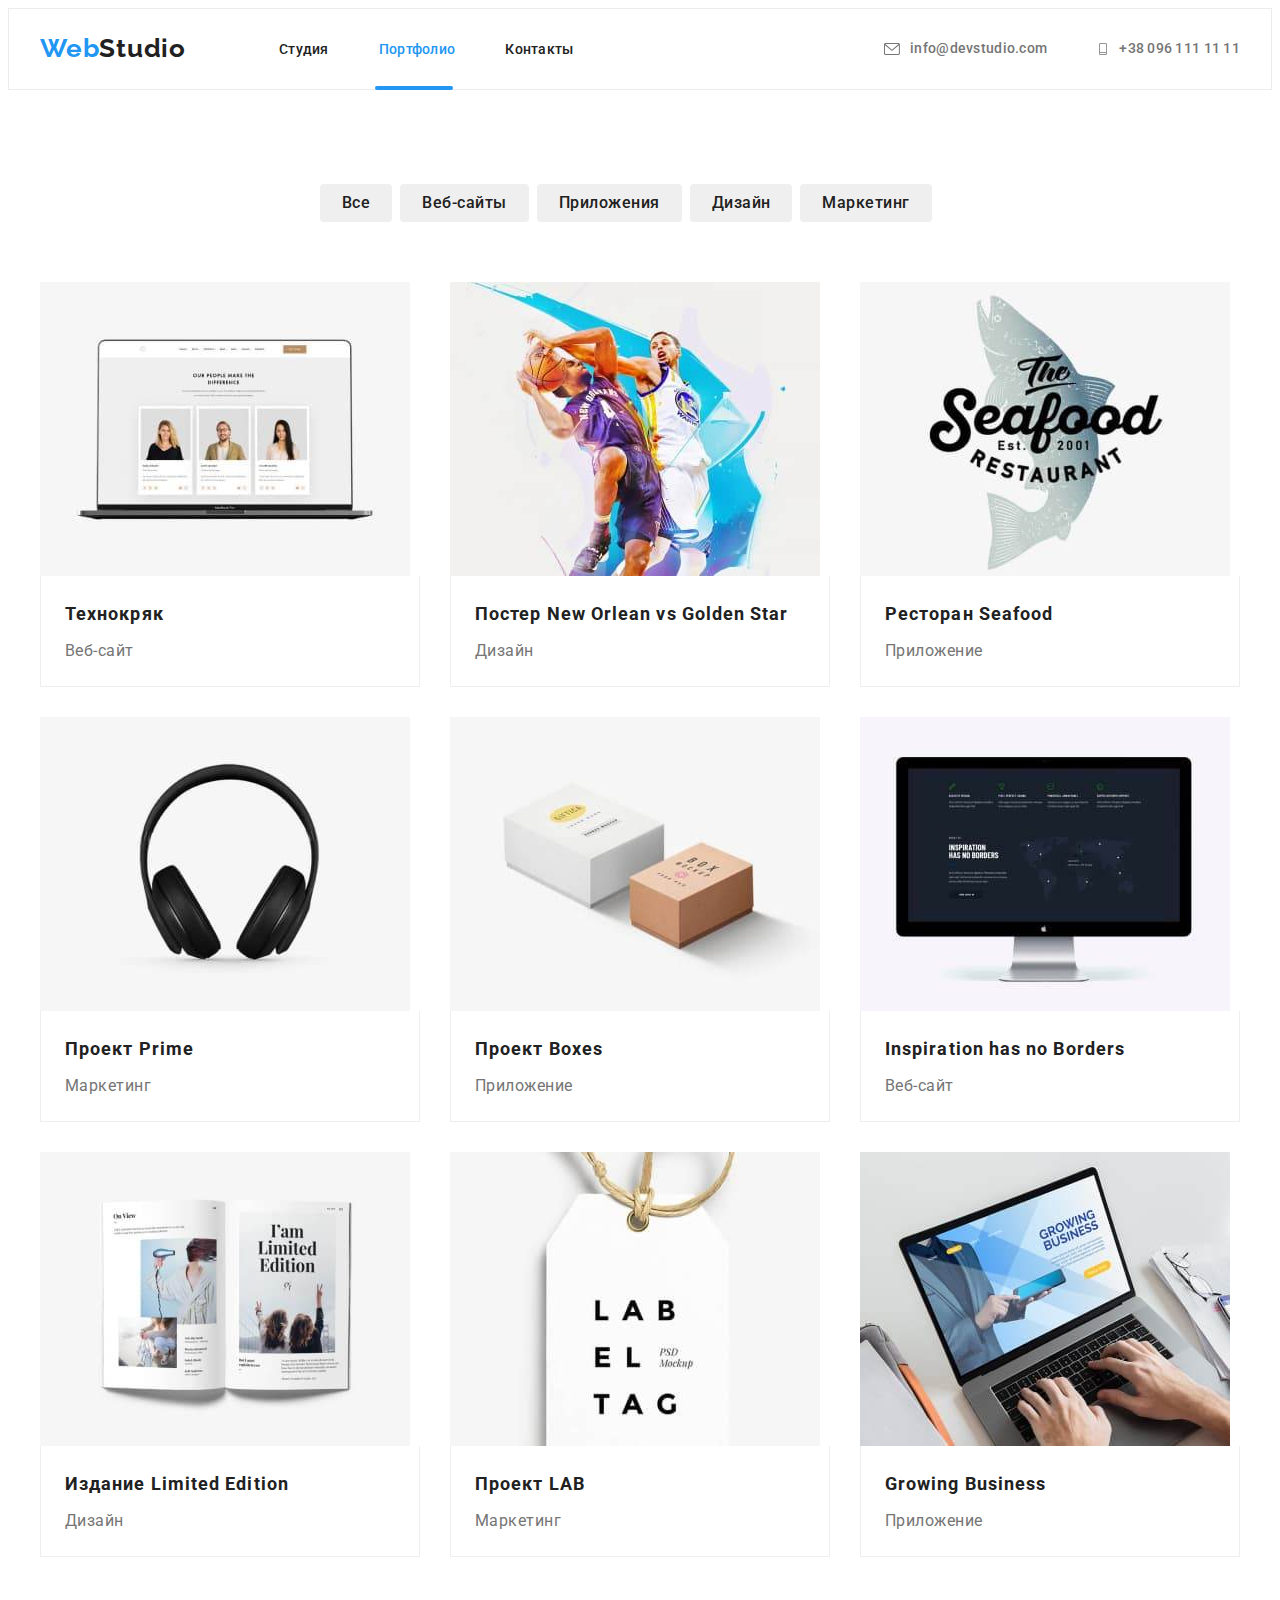
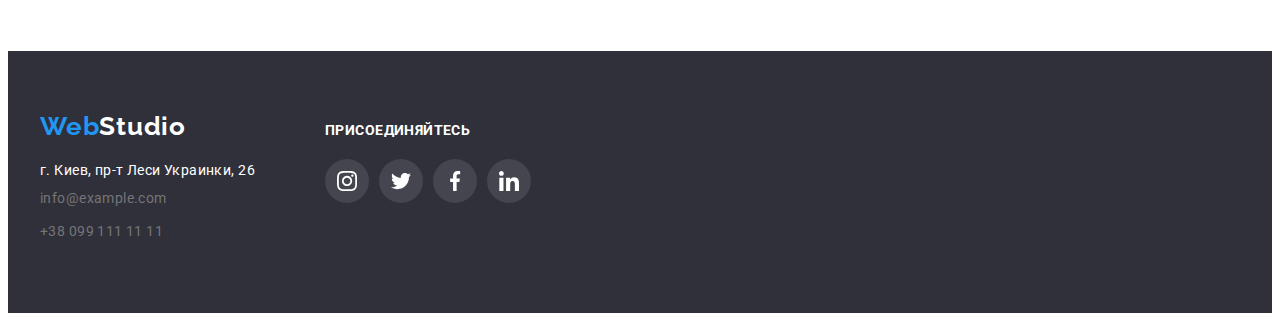
==== portfolio.html @ 6bc35aa4 "start" ====
<!DOCTYPE html>
<html lang="ru">
<head>
    <meta charset="UTF-8">
    <meta http-equiv="X-UA-Compatible" content="IE=edge">
    <meta name="viewport" content="width=device-width, initial-scale=1.0">
    <link rel="preconnect" href="https://fonts.googleapis.com">
<link rel="preconnect" href="https://fonts.gstatic.com" crossorigin>
<link href="https://fonts.googleapis.com/css2?family=Raleway:wght@700&family=Roboto:wght@400;500;700;900&display=swap" rel="stylesheet">
    <title >Портфолио</title>
    <link rel="stylesheet" href="https://cdnjs.cloudflare.com/ajax/libs/modern-normalize/1.1.0/modern-normalize.min.css"
     integrity="sha512-wpPYUAdjBVSE4KJnH1VR1HeZfpl1ub8YT/NKx4PuQ5NmX2tKuGu6U/JRp5y+Y8XG2tV+wKQpNHVUX03MfMFn9Q==" 
     crossorigin="anonymous"
      referrerpolicy="no-referrer" />
    <link rel="stylesheet" href="./css/styles.css">
</head>
<body>
    
    <header class="heder">
        <div class="container">
            <nav class="header-nav ">
         <a class="header-logo link" href=""><span class="span">Web</span>Studio</a>
    
     <ul class="header-list list">
         <li class="header-item "><a href="./index.html" class="header-link link  ">Студия</a></li>
         <li class="header-item"><a href="./portfolio.html" class=" header-link link current ">Портфолио</a></li>
         <li class="header-item"><a href="" class="header-link link ">Контакты</a></li>
                 
    </ul> 
         </nav>
         <ul class="list-contact">
             <li><a  href="mailto:info@devstudio.com" class="header-mail link" > <svg class="icon" width="16" height="12">
                <use href="./img/icons.svg#icon-envelope-hover">

                </use>
            </svg>info@devstudio.com</a></li>
             <li><a href="tel:+380961111111" class="header-tel link" ><svg class="icon" width="12" height="16">
                <use href="./img/icons.svg#icon-Vector">

                </use>
            </svg> +38 096 111 11 11</a></li>
             
         </ul>
        </div>
    </header  >
    <main>
    <section class="section">
        <div class="container">
            <h1 ></h1>
            <ul class="section-list list">
                <li class="section-item"><button type="button" class="section-btn"> Все</button></li>     
                <li class="section-item"><button type="button" class="section-btn " >Веб-сайты</button></li>
                <li class="section-item"><button type="button" class="section-btn ">Приложения</button></li>
                <li class="section-item"><button type="button" class="section-btn">Дизайн</button></li>
                <li class="section-item"><button type="button" class="section-btn">Маркетинг</button></li>
            </ul>   
        
         <ul class="section-list-list list">
             <li class="section-one-list">
                 <a href="" class=" section-one-sct link">
                    <div class="top-wrap">
                    <img class="img" src="./img/img1.jpg" 
                 alt="ноутбук" 
                 width="370"
                  height="294">  
                  <p class="top-text">
                    Ресурс предлагает комплексные предложения с разным уровнем 
                    функционала и сервисов.
                     Все это позволит посетителю получить 
                     исчерпывающие сведения  о 
                     компании или частном лице.
                  </p>
                </div>
                  <div class="one-text">
                 <h2 class="section-one-link ">  Технокряк</h2>
                 <p class="section-one-text link" >Веб-сайт</p>
                  </div>
                </a>
            </li>
             <li class="section-one-list">
               <a href="" class=" section-one-sct link"> 
                <div class="top-wrap">
                    <img class="img" src="./img/img2.jpg"
                  alt="волейболисты"
                  width="370"
                  height="294">
                  <p class="top-text">
                    Ресурс предлагает комплексные предложения с разным уровнем 
                    функционала и сервисов.
                     Все это позволит посетителю получить 
                     исчерпывающие сведения  о 
                     компании или частном лице.
                  </p>
                </div>
                  <div class="one-text">
                <h2 class="section-one-link">Постер New Orlean vs Golden Star</h2>
                 <p class="section-one-text">Дизайн</p>
                </div>
                 </a> 
               
            </li>
             <li class="section-one-list">
              <a href="" class="section-one-sct  link">
                <div class="top-wrap">
                  <img class="img" src="./img/img3.jpg" 
                 alt="морское судно"
                 width="370" 
                 height="294" >
                 <p class="top-text">
                    Ресурс предлагает комплексные предложения с разным уровнем 
                    функционала и сервисов.
                     Все это позволит посетителю получить 
                     исчерпывающие сведения  о 
                     компании или частном лице.
                  </p>
                </div>
                 <div class="one-text">
                 <h2  class="section-one-link">Ресторан Seafood</h2>
                 <p class="section-one-text">Приложение</p> 
                 </div>
                </a> 
                </li>
             <li class="section-one-list">
                
              <a href="" class=" section-one-sct link">
                <div class="top-wrap">
                  <img class="img" src="./img/img4.jpg" 
                 alt="наушники" 
                 width="370" 
                 height="294">
                 <p class="top-text">
                    Ресурс предлагает комплексные предложения с разным уровнем 
                    функционала и сервисов.
                     Все это позволит посетителю получить 
                     исчерпывающие сведения  о 
                     компании или частном лице.
                  </p>
                </div>
                 <div class="one-text">
                 <h2  class="section-one-link">Проект Prime</h2>
                 <p class="section-one-text">Маркетинг</p> 
                </div>
                </a> 
                </li>
             <li class="section-one-list">
              <a href="" class="section-one-sct  link"> 
                <div class="top-wrap">
                    <img class="img" src="./img/img5.jpg" 
                 alt="коробки" 
                 width="370" 
                 height="294">
                 <p class="top-text">
                    Ресурс предлагает комплексные предложения с разным уровнем 
                    функционала и сервисов.
                     Все это позволит посетителю получить 
                     исчерпывающие сведения  о 
                     компании или частном лице.
                  </p>
                </div>
                 <div class="one-text">
                <h2  class="section-one-link">Проект Boxes</h2>
                <p class="section-one-text">Приложение</p>
            </div>
            </a> 
                </li>
             <li class="section-one-list">
              <a href=""  class="section-one-sct  link"> 
                <div class="top-wrap">
                   <img class="img" src="./img/img6.jpg" 
                 alt="монитор" 
                 width="370" 
                 height="294" >
                 <p class="top-text">
                    Ресурс предлагает комплексные предложения с разным уровнем 
                    функционала и сервисов.
                     Все это позволит посетителю получить 
                     исчерпывающие сведения  о 
                     компании или частном лице.
                  </p>
                </div>
                 <div class="one-text">
                 <h2  class="section-one-link">Inspiration has no Borders </h2>
                 <p class="section-one-text">Веб-сайт</p> 
                </div>
                </a> 
                </li>
             <li class="section-one-list">
              <a href="" class="section-one-sct link"> 
                <div class="top-wrap">
                    <img class="img" src="./img/img7.jpg" 
                 alt="книга" 
                 width="370" 
                 height="294">
                 <p class="top-text">
                    Ресурс предлагает комплексные предложения с разным уровнем 
                    функционала и сервисов.
                     Все это позволит посетителю получить 
                     исчерпывающие сведения  о 
                     компании или частном лице.
                  </p>
                </div>
                 <div class="one-text">
                 <h2  class="section-one-link">Издание Limited Edition</h2>
                 <p class="section-one-text">Дизайн</p>
                </div>
                </a> 
                </li>
             <li class="section-one-list">
              <a href="" class="section-one-sct link"> 
                <div class="top-wrap">
                   <img class="img" src="./img/img8.jpg" 
                 alt="карточка " 
                 width="370" 
                 height="294">
                 <p class="top-text">
                    Ресурс предлагает комплексные предложения с разным уровнем 
                    функционала и сервисов.
                     Все это позволит посетителю получить 
                     исчерпывающие сведения  о 
                     компании или частном лице.
                  </p>
                </div>
                 <div class="one-text">
                 <h2  class="section-one-link">Проект LAB</h2>
                 <p class="section-one-text">Маркетинг</p>
                </div>
                 </a> 
                </li>
             <li class="section-one-list">
               <a href="" class="section-one-sct link"> 
                <div class="top-wrap">
                    <img class="img" src="./img/img9.jpg" 
                 alt="печатают на ноутбуке" 
                 width="370" 
                 height="294">
                 <p class="top-text">
                    Ресурс предлагает комплексные предложения с разным уровнем 
                    функционала и сервисов.
                     Все это позволит посетителю получить 
                     исчерпывающие сведения  о 
                     компании или частном лице.
                  </p>
                </div>
                 <div class="one-text">
                <h2  class="section-one-link">Growing Business</h2>
                 <p class="section-one-text">Приложение</p> 
                </div>
                </a> 
                </li>
         </ul>
        </div>
     </section>
</main>
  <footer class="footer">
      <div class="container">
        <div class="ubout-content">
      <a class="footer-logo link" href=""><span class="span">Web</span>Studio</a >
      <address class="footer-address">
          <ul class="footer-list list">
              <li class="footer-item"><a href="https://goo.gl/maps/B1iXQjJUeeSVtzdy8" class="footer-links link">г. Киев, пр-т Леси Украинки, 26</a>  </li> 
              <li class="footer-item"><a href="mailto:" class="footer-link link">info@example.com</a></li>
              <li class="footer-item"><a href="tel:+380991111111" class="footer-link link">+38 099 111 11 11</a></li>
          </ul>
      </address>
      </div>
      <div class="footer-icon">
        <p class="footer-title">присоединяйтесь</p>
        <ul class="footer-list-links list" >
        <li class="footer-item-links">
            <a href="" class="icon-link">
                <svg class="links-link-icon" width="20" height="20">
                    <use href="./img/icons.svg#icon-instagram">
    
                    </use>
                </svg>
            </a>  
        </li>
        <li class="footer-item-links">
            <a href="" class="icon-link">
                <svg class="links-link-icon" width="20" height="20">
                    <use href="./img/icons.svg#icon-twitter">
    
                    </use>
                </svg>
            </a> 
        </li>
        <li class="footer-item-links">
            <a href="" class="icon-link">
                <svg class="links-link-icon" width="20" height="20">
                    <use href="./img/icons.svg#icon-facebook">
    
                    </use>
                </svg>
            </a>  
        </li>
        <li class="footer-item-links">
            <a href="" class="icon-link">
                <svg class="links-link-icon" width="20" height="20">
                    <use href="./img/icons.svg#icon-linkedin">
    
                    </use>
                </svg>
            </a> 
        </li>
    </ul>
    </div>
    </div>
  </footer>
</body>
</html>
---- css/styles.css ----
:root{
    --title-color: #212121;
    --main-title-color:#757575;
    --hover-footer-color:#2196F3;
    --fonfocus-color: #FFFFFF;
}

h1, h2, h3, p, ul{
    margin: 0 ;
    padding: 0;

}
body {
    font-family: "Roboto", sans-serif;
    font-size: 14px;
    letter-spacing: 0.03em;
    color: #757575;
    background-color:#FFFFFF; 
}
.container{
    width: 1200px;
    margin: 0 auto;
    padding-left: 15px;
    padding-right: 15px;

}
 .hesder-two-link.current::after{
    content: "";
    position: absolute;
   width:48px ;
    height: 4px;
    border-radius: 2px;
    background-color: #2196F3;
 top: 45px;
margin-left: -50px;

  
}
.header-link.current::after{
    content: "";
    position: absolute;
   width:78px ;
    height: 4px;
    background-color: #2196F3;
    border-radius: 2px;
   top: 45px;
    margin-left: -80px;
    
}
 .header-link.current {
  
color: var(--hover-footer-color);
}
 .hesder-two-link.current{
   
    color: var(--hover-footer-color);
 }


                         /* header */
.header-logo{
font-family: 'Raleway';
font-style: normal;
font-weight: 700;
font-size: 26px;
line-height: 1.19;
letter-spacing: 0.03em;
color:var(--title-color); 
margin-right: 93px;
padding-top: 24px ;
padding-bottom: 25px ;

}
.header-two-logo {
    font-family: 'Raleway';
    font-style: normal;
    font-weight: 700;
    font-size: 26px;
    line-height: 1.19;
    letter-spacing: 0.03em;
    color:var(--title-color); 
    margin-right: 93px;
    padding-top: 24px ;
    padding-bottom: 25px ;
    }
.span{
    color:var(--hover-footer-color) ; 
}
.header-list{
    display: flex;
    padding: 0;
    margin: 0;
   position:relative ;
}
.header-two-list{
    display: flex;
    padding: 0;
    margin: 0;
    position: relative;
}
 
.heder .container{
    display: flex;
    align-items: center;
    height: 80px;
   
    
}
.heder{
   border: 1px solid #ECECEC; 
}

.header-nav{
display: flex;
align-items: center;
}
.header-two .container{
    height: 80px;
    display: flex;
    align-items: center;   
}

.header-mail:hover,
.header-mail:focus{
    fill: var(--hover-footer-color);
    
}
.header-mail:hover,
.header-mail:focus
{
    color:var(--hover-footer-color) ; 
}
.header-two-nav{
    display: flex;
    align-items: center;
}
.header-two-mail{
    margin-right: 50px;

}

.header-link {
 font-weight: 500; 
 line-height: 1.14;
 letter-spacing: 0.02em;
 color:var(--title-color) ;
 margin-right: 50px;
 padding-top: 32px;
 padding-bottom: 32px;
 transition: color 250ms ease ;
 
 }

.link{
text-decoration: none;
border-radius: 0px 0px 4px 4px;

}
.header-mail, .header-tel   
{
font-weight: 500;
line-height: 1.14;
letter-spacing: 0.02em;
display: flex;
align-items: center;
color:#757575 ;
fill: #757575;
transition: color 250ms ease ;
}
.list-contact:hover  {
    color:var(--hover-footer-color) ;
   
}
.list-contact:focus{
    color:var(--hover-footer-color) ;
}
.header-tel:hover,
.header-tel:focus
{
    fill:#2196F3;
    color:#2196F3;
}
 
.header-two-logo::content{
background: #2196F3;
    
}

.header-link:hover
{
    color: var(--hover-footer-color) ;

}
.header-link:focus
{
    color: var(--hover-footer-color);  
}

.header-mail link
{
    font-weight: 500;
    line-height: 1.14;
    letter-spacing: 0.02em;
    color:var(--main-title-color) ; 
  
}
.header-mail{
    margin-left: 50px;

}
.header-tel
 {
    font-weight: 500;
    line-height: 1.14;
    letter-spacing: 0.02em;
    color:var(--main-title-color) ;
    margin-left: 50px;
}
.list-contact{
  list-style: none;
   margin-left: auto;
   display: flex;
}
.list{
    list-style: none ;

    align-items: center;
   margin: 0;
    padding: 0;
}
                                 /* section */
.section-btn
{
    font-family: inherit;
font-weight: 500;
font-size: 16px;
line-height: 1.62;
text-align: center;
letter-spacing: 0.03em;
color:var(--title-color) ;
margin-right: 8px;
padding:  6px 22px 6px 22px;
border: none;
border-radius: 4px;
transition: background 250ms ease ;
}


.section-list{
 display: flex;
   margin-bottom: 60px;
 margin-left: 280px;
 
}
.section-one-link{
    margin-bottom: 4px;
}
.section-list-list{
    display: flex;
    flex-wrap: wrap;
    margin-bottom: -30px;
    margin-left: -30px;
   
}
 .section-one-list {
    flex-basis: calc(100% / 3 - 30px);
    margin-left: 30px;
    margin-bottom: 30px;
  
background:#FFFFFF;
 }

 

 .section-one-sct:hover, 
 .section-one-sct:focus{
    box-shadow: 0px 1px 1px rgba(0, 0, 0, 0.12),
    0px 4px 4px rgba(0, 0, 0, 0.06),
     1px 4px 6px rgba(0, 0, 0, 0.16);
     display: block;
 }
.stn{ color: #212121;
text-align: center;
margin-bottom: 20px;
padding-top: 20px;
}
.section-btn:hover
{
    background: #2196F3;
    color:var(--fonfocus-color) ;
}
.section-btn:focus
{
    background: #2196F3; 
    color:var(--fonfocus-color) ;
  

}
                    /*section-one  */


.section-three{
   padding-top: 94px;
   padding-top: 94px;
}
.section-one-link
{
font-weight: 700;
font-size: 18px;
line-height: 2.00;
letter-spacing: 0.06em;
color:var(--title-color) ;
}
.section-one-text
{
font-size: 16px;
line-height: 1.88;
letter-spacing: 0.03em;
color:var(--main-title-color) ;
}
.section-three-title{
    text-align: center;
    padding-top: 0px;
    margin-bottom: 50px;
}
.section-three-list {
    display: flex;
    margin-left: -30px;
   
}

.section-three-item{
    max-width: 270px;
    flex-basis:calc((100% -90) / 4);
    margin-left: 30px;
}
.section-four-title{
    text-align: center;
  margin-bottom: 50px;
}
.section-four-list {
    display: flex;
   position: relative;
    margin-top: 50px;
  margin-left: -30px;
}
.section-four-item{
    
    flex-basis: calc(100% / 3 - 30px);
    margin-left: 30px;
    display: block;
    max-width: 100% ;
    height: auto;
}

    

.section-five-title{
    text-align: center;
    
}
.section-five-list{
    display: flex;
    margin-top: 50px;
    margin-left: -30px;
}
                        /* footer */
.footer-link
{
 font-weight: 400;
line-height: 1.71;
letter-spacing: 0.03em;
color:var(--main-title-color);


}


.footer, .footer-two
{
padding-bottom: 60px;
padding-top: 60px;
    background: #2F303A;

}
.footer-two-address{
    margin-top: 20px;
}
.footer-address{
    margin-top: 20px;
    font-style: normal;
}
   
.footer-logo{
font-family: 'Raleway';
font-style: normal;
font-weight: 700;
font-size: 26px;
line-height: 1.19;
letter-spacing: 0.03em;
color:var(--title-color) ; 
color:#FFFFFF ;

}


                  /* header-two */

    
 .hesder-two-link{
    font-weight: 500; 
    line-height: 1.14;
    letter-spacing: 0.02em;
    color:var(--title-color);
  margin-right: 50px;
  padding-top: 32px;
  padding-bottom: 32px;
  transition: color 250ms ease ;
 }
 .footer-item{
     margin-bottom: 9px;
     font-style: normal;
     
 }
 


 .hesder-two-link:hover {
    color: var(--hover-footer-color);
   
 }
 .hesder-two-link :focus{
    color:var(--hover-footer-color) ;
   
 }
 .header-two-mail, .header-two-tel   
{
font-weight: 500;
line-height: 1.14;
letter-spacing: 0.02em;
color:#757575 ;
fill: #757575;
display: flex;
align-items: center;
transition: color 250ms ease ;
}
.icon{
  margin-right: 10px; 

}

.header-mail:hover,
.header-mail:focus{
    fill:#2196F3 ;
    
}
.header-two-mail:hover,
.header-two-mail:focus{
    fill:#2196F3;
    
}
.header-two-mail:hover,
.header-two-mail:focus
{
    color:#2196F3 ; 
}

.header-two-tel:hover,
.header-two-tel:focus
{
    fill:#2196F3 ;
    color:#2196F3;
}   

           /* section */
.section{
padding-top: 94px;
padding-bottom: 94px;
        }
    .komanda-link{
    width: 100%;
    height: 100%;

    border-radius: 50%;
    display: flex;
    align-items: center;
     justify-content: center;
     fill: #AFB1B8;
     transition: background 250ms ease ;
    }
      
    .komanda-list{
        display: flex;
     justify-content: center;
     margin-bottom: 30px;
    }
    .komanda-item{
        width: 44px;
        height: 44px;
        margin-right: 10px;
    }
    .komanda-item:last-child{
      margin-left: 0px;
    }
    .komanda-link:hover,
    .komanda-link:focus{
      background-color: #2196F3;
      fill: #FFFFFF;
     
    }

    .footer-item-links{
        width: 44px;
        height: 44px;
            margin-right: 10px;}
      
            .icon-link{
                width: 100%;
                height: 100%;
              background-color: rgba(255, 255, 255, 0.1) ;
                border-radius: 50%;
                display: flex;
                align-items: center;
                justify-content: center;
                fill: #FFFFFF;
                transition: background  250ms ease ;
                }
        .icon-link:hover,
        .icon-link:focus{
            background: var(--hover-footer-color);
            fill: #FFFFFF;  
        }
        .footer-list-links{
            display: flex;
     
         }
.footer-two .container
{
  display: flex;
  align-items: baseline;
}
.footer .container
{
  display: flex;
  align-items: baseline;
}
.footer-icon{
 margin-left: 70px; 
 
}
.footer-title{
    margin-bottom: 20px;
   
font-style: normal;
font-weight: 700;
font-size: 14px;
line-height: 1.14;
letter-spacing: 0.03em;
text-transform: uppercase;

color: #FFFFFF;

}


.company-list{
    display: flex;
}
.company-item{
    
    margin-left: 30px;
    
}
.company-link{
    width: 100%;
    height: 100%;
    width:170px ;
    height:92px ;
    background-color: #FFFFFF;
    display: flex;
    align-items: center;
     justify-content: center;
     fill: #AFB1B8;
     border-radius: 4px;
     border: 1px solid
     #AFB1B8 ;
     transition: background 250ms ease ;
    }
    .company-link:hover, 
    .company-link:focus{
   
    fill: var(--hover-footer-color);
    border: 1px solid #2196F3;
border-radius: 4px;
    }
    .company-list{
        display: flex;
        justify-content: center;
        padding-right: 50px;
       
    }
    .company-logo{
        width: 106px;
height: 60px;
margin: 16px 32px 16px 32px;
    }
    .clients{
    font-style: normal;
    font-weight: 700;
    font-size: 36px;
    line-height: 1.16;
    text-align: center;
    letter-spacing: 0.03em;
    
    margin-bottom: 50px;
    color: #212121;}
    
    .logo-clients{
        padding-bottom: 94px;
        padding-top: 94px;
    }
    
    .benefits-link{
        width: 100%;
        height: 100%;
      background-color:#F5F4FA  ;
        
       display: flex;
        align-items: center;
         justify-content: center;
         fill: #AFB1B8;
        }
        .benefits-item{
            width: 270px ;
            height: 120px ;
            margin-bottom: 30px;
        }
        .benefits-link:hover,
        .benefits-link:focus{
            background: #F5F4FA;
          border-radius: 4px;
         
        }
        .benefits-item{
            margin-right: 30px;
            
        }
        .benefits-item:last-child {
            margin-right: 0px;
        }
        .footer .container{
            display: flex;
        }
            
        
             /* section-two */
 
 
  .section-two {
    
    text-align:center;   
    background-color:#2F303A; 
    padding-top: 200px;
    padding-bottom: 200px;
    margin: 0 auto;
    background-image: linear-gradient(
     rgba(47, 48, 58, 0.4),
    rgba(47, 48, 58, 0.4)
    ),
      url(../img/Img-hed.jpg);
      max-width: 1600px;
    background-repeat: no-repeat;
    background-position: center;
    background-size: cover;
  }
  
  
  
 
  
 
.section-two-title{
    font-family: 'Roboto';
    font-style: normal;
    font-weight: 900;
    font-size: 44px;
    line-height: 1.36;
    color:var(--fonfocus-color) ; 
   text-transform: uppercase;
   max-width: 696px;
  margin: 0 auto;
   
}
.section-two-btn{
font-family: 'Roboto';
font-style: normal;
font-weight: 700;
font-size: 16px;
line-height: 1.88;
letter-spacing: 0.06em;
color:var(--fonfocus-color) ;
margin-top: 30px;
background-color: #2196F3;
border: none;
padding: 10px 32px 10px 32px;
border-radius: 4px;
}

         /*  section-three */
.section-three-title{
    font-weight: 700;
    font-size: 36px;
    line-height: 1.16;
    letter-spacing: 0.03em;
    color: #212121;
     
    
 }
 .section-three-item-title{
    font-weight: 700;
    font-size: 14px;
    line-height: 1.14;
    letter-spacing: 0.03em;
    color:var(--title-color);
    margin-bottom: 10px;
    margin-right: 30px;
    text-transform: uppercase;
 }
 .section-three-text{
    font-weight: 400;
    font-size: 14px;
    line-height: 1.71;
    letter-spacing: 0.03em;
    color:var(--main-title-color);
    margin-right: 30px;
     margin: 0 auto;
 }
                    /* section-four */
.section-four {
    
    padding-bottom: 94px;
    padding-top: 0px;
}
.section-three{
    padding-bottom: 94px;
}
.section-five {
  padding-top: 94px;
  padding-bottom: 94px;
  background: #F5F4FA;
  
}
.section-five-item {
flex-basis:calc((100% -90) / 4);
margin-left: 30px;
text-align: center;
background: #FFFFFF;
box-shadow: 0px 1px 3px rgba(0, 0, 0, 0.12), 0px 1px 1px rgba(0, 0, 0, 0.14), 0px 2px 1px rgba(0, 0, 0, 0.2);

}

.img{
    display: block;
    max-width: 100% ;
    height: auto;
}
 .section-four-title{
    font-weight: 700;
    font-size: 36px;
    line-height: 1.16;
    letter-spacing: 0.03em;
    color:var(--title-color) ; 
 }
 
           /*  section-five-title*/
.section-five-title{
font-weight: 700;
font-size: 36px;
line-height: 1.16;
letter-spacing: 0.03em;
margin-bottom: 50px;
color:var(--title-color)
}
.one-text{
   
border-left: 1px solid #EEEEEE  ;
border-right: 1px solid #EEEEEE ;
border-bottom: 1px solid #EEEEEE ;
 padding: 20px 24px 20px 24px;

}
.stn-title{
 font-weight: 500;
font-size: 16px;
line-height: 1.18;
letter-spacing: 0.03em;
color: #212121;
margin: 32px auto 10px auto;
}
.stn-text{
    font-weight: 400;
font-size: 16px;
line-height: 1.18;
letter-spacing: 0.03em;
color: var(--main-title-color) ;
margin: 0px auto 16px auto;
}
         /* footer-two */
.footer-two-logo{
font-family: 'Raleway';
font-style: normal;
font-weight: 700;
font-size: 26px;
line-height: 1.19;
letter-spacing: 0.03em;
margin-top: 444px;
 color:#FFFFFF ;
padding-left: 0px;
}
.footer-two-link
{
 font-weight: 400;
line-height: 1.71;
letter-spacing: 0.03em;
color:var(--main-title-color) ;
}

.footer-two-item{
    margin-bottom: 9px;
    font-style: normal;
    
}


.footer-two-links{
    color:#FFFFFF;
}
.footer-links{
    color:#FFFFFF; 
}
.top-text{
    position: absolute;
    top: 0;
    color: #FFFFFF;
    background-color:rgba(33, 150, 243, 0.9); 
    height: 100%;
    padding: 63px 24px ;
    line-height: 1.4;
    font-size: 18px;
    letter-spacing: 0.03em;

    transform: translateY(100%);
    transition: transform 250ms linear;
}
.top-wrap{
    position: relative;
    overflow: hidden;
}
.content-text{
    position: absolute;
   bottom: 0;
   color: #FFFFFF;
   background-color:rgba(47, 48, 58, 0.8) ;
   font-size: 14px;
line-height: 1.5;
letter-spacing: 0.03em;
text-transform: uppercase;

font-weight: 700;
height: 70px;
width: 370px;
display: flex;
justify-content: center;
align-items: center;
text-align: center;




}
.section-four-list{
   position:relative;
  overflow: hidden;
  
}


.section-one-list:hover .top-text{
    transform: translateY(0); 
}
.backdrop{
    width: 100%;
    height: 100%;
    background-color:  rgba(0, 0, 0, 0.2);
    position:fixed;
    top: 0;
    transition: opacity 250ms, visibility 250ms ;
}
.modal{
    width: 528px;
    min-height: 581px;
    background-color: #FFFFFF;
    border-radius: 4px;
    position: absolute;
    top: 50%;
    left: 50%;
    transform: translate(-50%,-50%) scale(1);
}
.modal-close-btn{
    width: 30px;
    height: 30px;
    border: 1px solid rgba(0, 0, 0, 0.1);
    background: #FFFFFF;
    border-radius: 50%;
    background-color: transparent;
    position: absolute;
    top: 8px;
    right: 8px;
}
.is-hidden{
    visibility: hidden;
    opacity: 0;
    pointer-events: none;
    }
    .backdrop .is-hidden .modal{
        transform: translate(-50%,-50%) scale(1);
    }
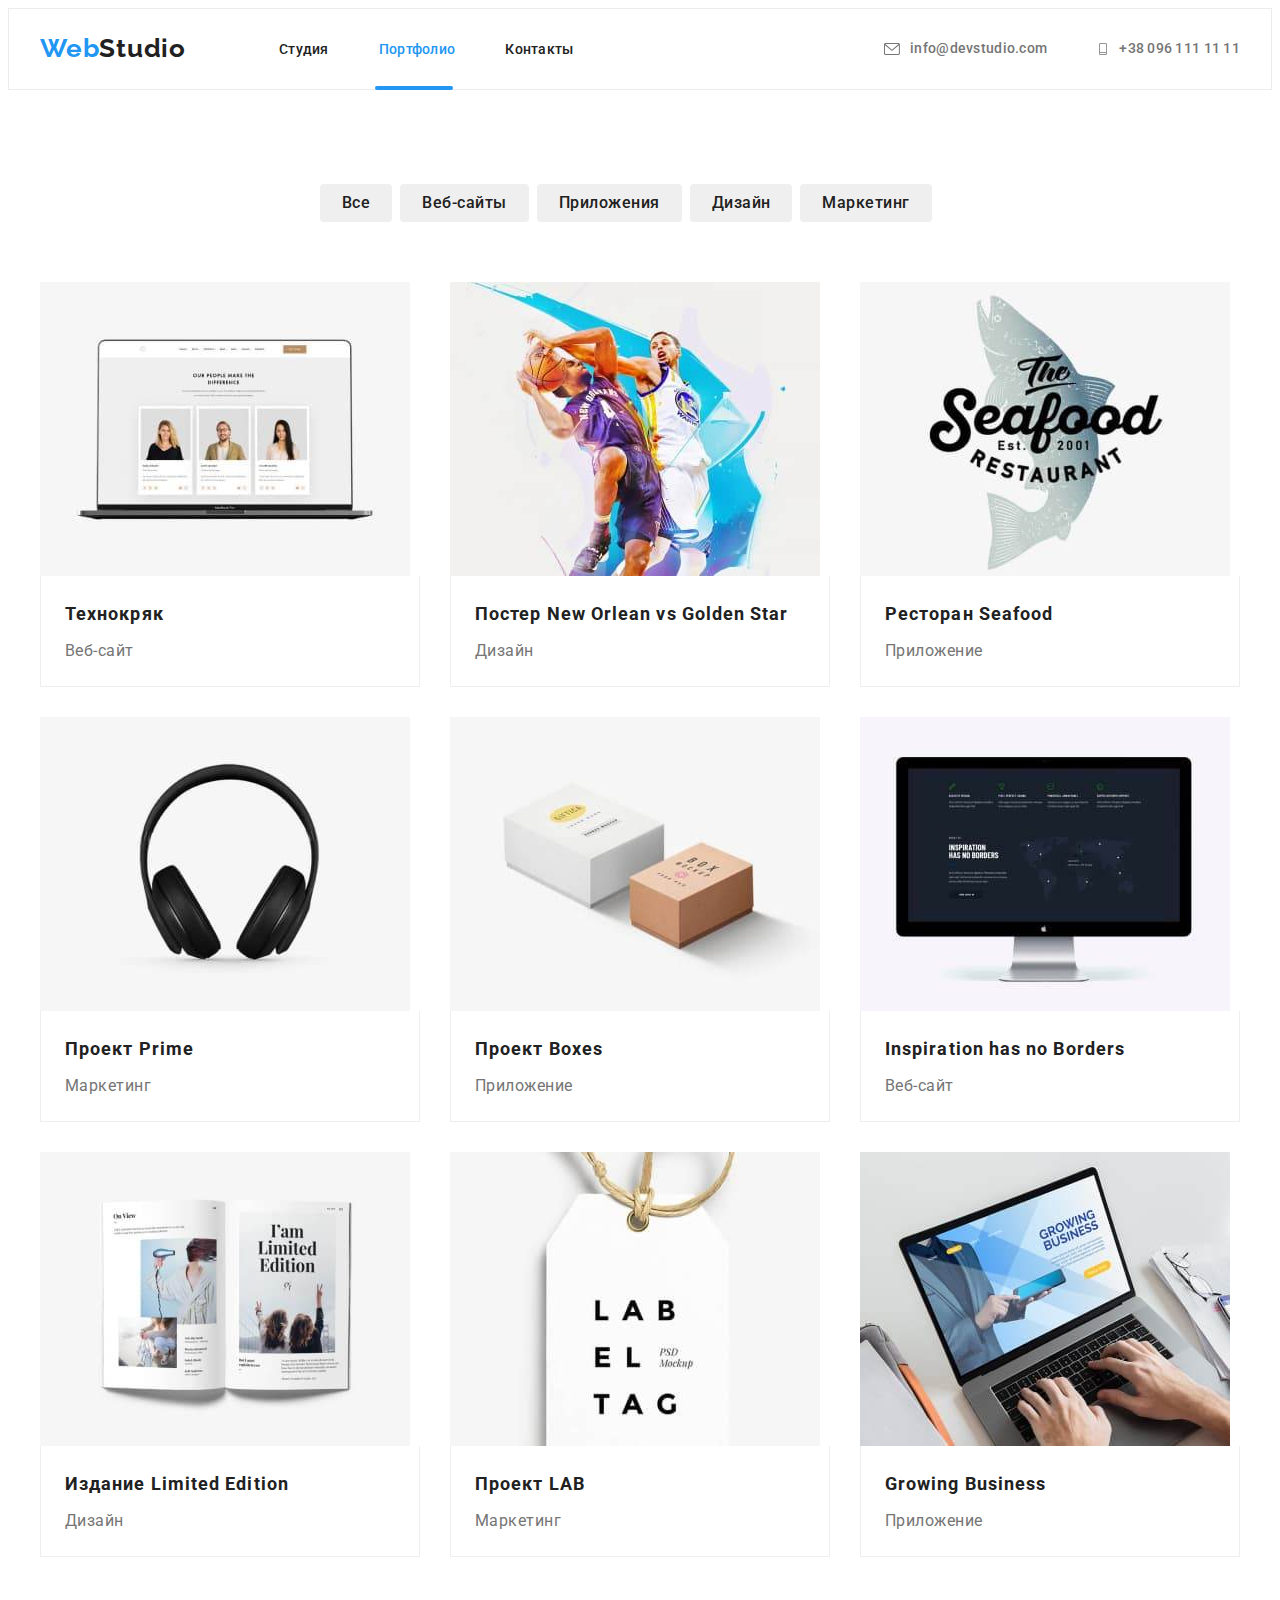
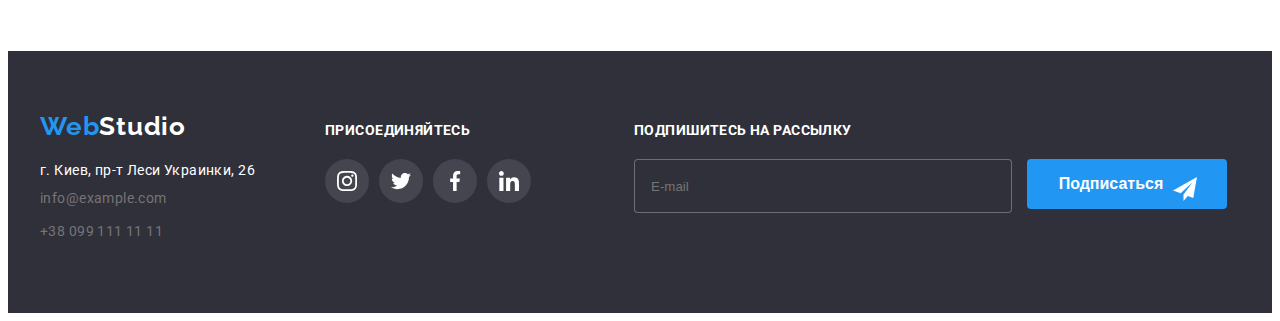
==== commit 78b12372: "add" ====
--- a/portfolio.html
+++ b/portfolio.html
@@ -313,7 +313,27 @@
         </li>
     </ul>
     </div>
+    <div class="footer-email">
+      <form >
+<p class="email-title">Подпишитесь на рассылку</p>
+<input type="email"
+name="user-email"
+placeholder="E-mail"
+name="user-email"
+class="footer-input"
+
+>
+
+<button type="submit" class="email-btn">Подписаться</button>
+
+<svg class="email-icon" width="24" height="24">
+  <use href="./img/icons.svg#icon-icon-send"></use>
+</svg>
+
+</form>
+  </div>
     </div>
+    
   </footer>
 </body>
 </html>
--- a/css/styles.css
+++ b/css/styles.css
@@ -905,6 +905,7 @@
     top: 50%;
     left: 50%;
     transform: translate(-50%,-50%) scale(1);
+    padding: 40px;
 }
 .modal-close-btn{
     width: 30px;
@@ -916,6 +917,10 @@
     position: absolute;
     top: 8px;
     right: 8px;
+    transition: color 250ms ease ;
+}
+.modal-close-btn:focus{
+color: #2196F3;
 }
 .is-hidden{
     visibility: hidden;
@@ -924,4 +929,162 @@
     }
     .backdrop .is-hidden .modal{
         transform: translate(-50%,-50%) scale(1);
-    }+    }
+    .modal-title{
+        font-weight: 700;
+        font-size: 20px;
+        line-height: 1.15;
+        text-align: center;
+        letter-spacing: 0.03em;
+        color: #212121;
+        
+    }
+    .model-input{
+        width: 100%;
+        height: 40px;
+        border: 1px solid rgba(33, 33, 33, 0.2)  ;
+        border-radius: 4px;
+     padding-left: 42px;
+     transition: background  250ms ease ;
+        outline: none;
+    }
+    .model-input:focus{
+        border-color:  #2196F3; 
+       
+    }
+    .model-label{
+        font-weight: 400;
+        font-size: 12px;
+        line-height: 1.16;
+        color: #757575;
+         display: block;
+         margin-top: 10px;
+         margin-bottom: 4px;
+    }
+    .model-text{
+        width: 100%;
+        height: 120px;
+        border: 1px solid rgba(33, 33, 33, 0.2);
+        border-radius: 4px; 
+        resize: none;
+        padding: 12px 16px;
+        outline: none;
+    }
+    .model-text:focus{
+        border-color:  #2196F3; 
+    }
+       
+
+    
+    .input-wrap{
+        position: relative;
+    }
+    .modal-icon{
+        position: absolute;
+        left: 12px;
+        top: 50%;
+        transform: translateY(-50%);
+        transition: background  250ms ease ;
+    }
+    .check-text{
+        font-weight: 400;
+        font-size: 14px;
+        line-height: 1.71;
+        color: #757575;
+ align-items: center;
+display: flex;
+    }
+    .check-text::before{
+content: "";
+width: 16px;
+height: 16px;
+border-radius: 2px;
+margin-right: 8px ;
+border: 2px solid #212121 ;
+    }
+    .modal-check:checked + .check-text::before{
+        background-color:#2196F3 ;
+        background-image: url(../img/check.svg);
+        background-repeat: no-repeat;
+        background-position: center;
+        transition: background  250ms ease ;
+    }
+    .modal-check:focus + .check-text::before{
+        border-color:#2196F3  ;
+    }
+    .model-input:focus + .modal-icon{
+        fill: #2196F3;
+    }
+    .modal-btn{
+        position: absolute;
+        font-weight: 700;
+        font-size: 16px;
+        line-height: 1.8;
+        text-align: center;
+        border-radius: 4px;
+        color: #FFFFFF;
+        background-color: #2196F3;
+        width:200px ;
+        height: 50px ;
+        border: none;
+        margin-top: 30px;
+        margin-left: 124px;
+        
+    }
+  
+    .label-text{
+        font-weight: 400;
+        font-size: 14px;
+        line-height: 1.71;
+        color: #2196F3;
+        margin-left: 4px;
+    }
+   
+    .email-title{
+        font-weight: 700;
+font-size: 14px;
+line-height: 1.14;
+text-transform: uppercase;
+color: #FFFFFF;
+margin-bottom: 20px;
+    }
+    .footer-input{
+       
+        width:358px ;
+        height:50px ;
+        border: 1px solid rgba(255, 255, 255, 0.3);
+    border-radius: 4px;
+    background: #2F303A;
+    outline: none;
+    padding-left: 16px;
+}
+.email-btn{
+    position: absolute;
+    width: 200px;
+    height: 50px;
+    background: #2196F3;
+    border-radius: 4px;
+    font-weight: 700;
+font-size: 16px;
+line-height: 1.88;
+padding: 10px 62px 10px 29px;
+color: #FFFFFF;
+border: none;
+margin-left: 12px;
+}
+.email-icon{
+   
+    position: relative;
+    background-color: ;
+left: 148px;
+top: 10px;
+fill: #FFFFFF;
+margin-left: 10px;
+
+
+  
+}
+.footer-email{
+    display: flex;
+   margin-left: 93px;
+}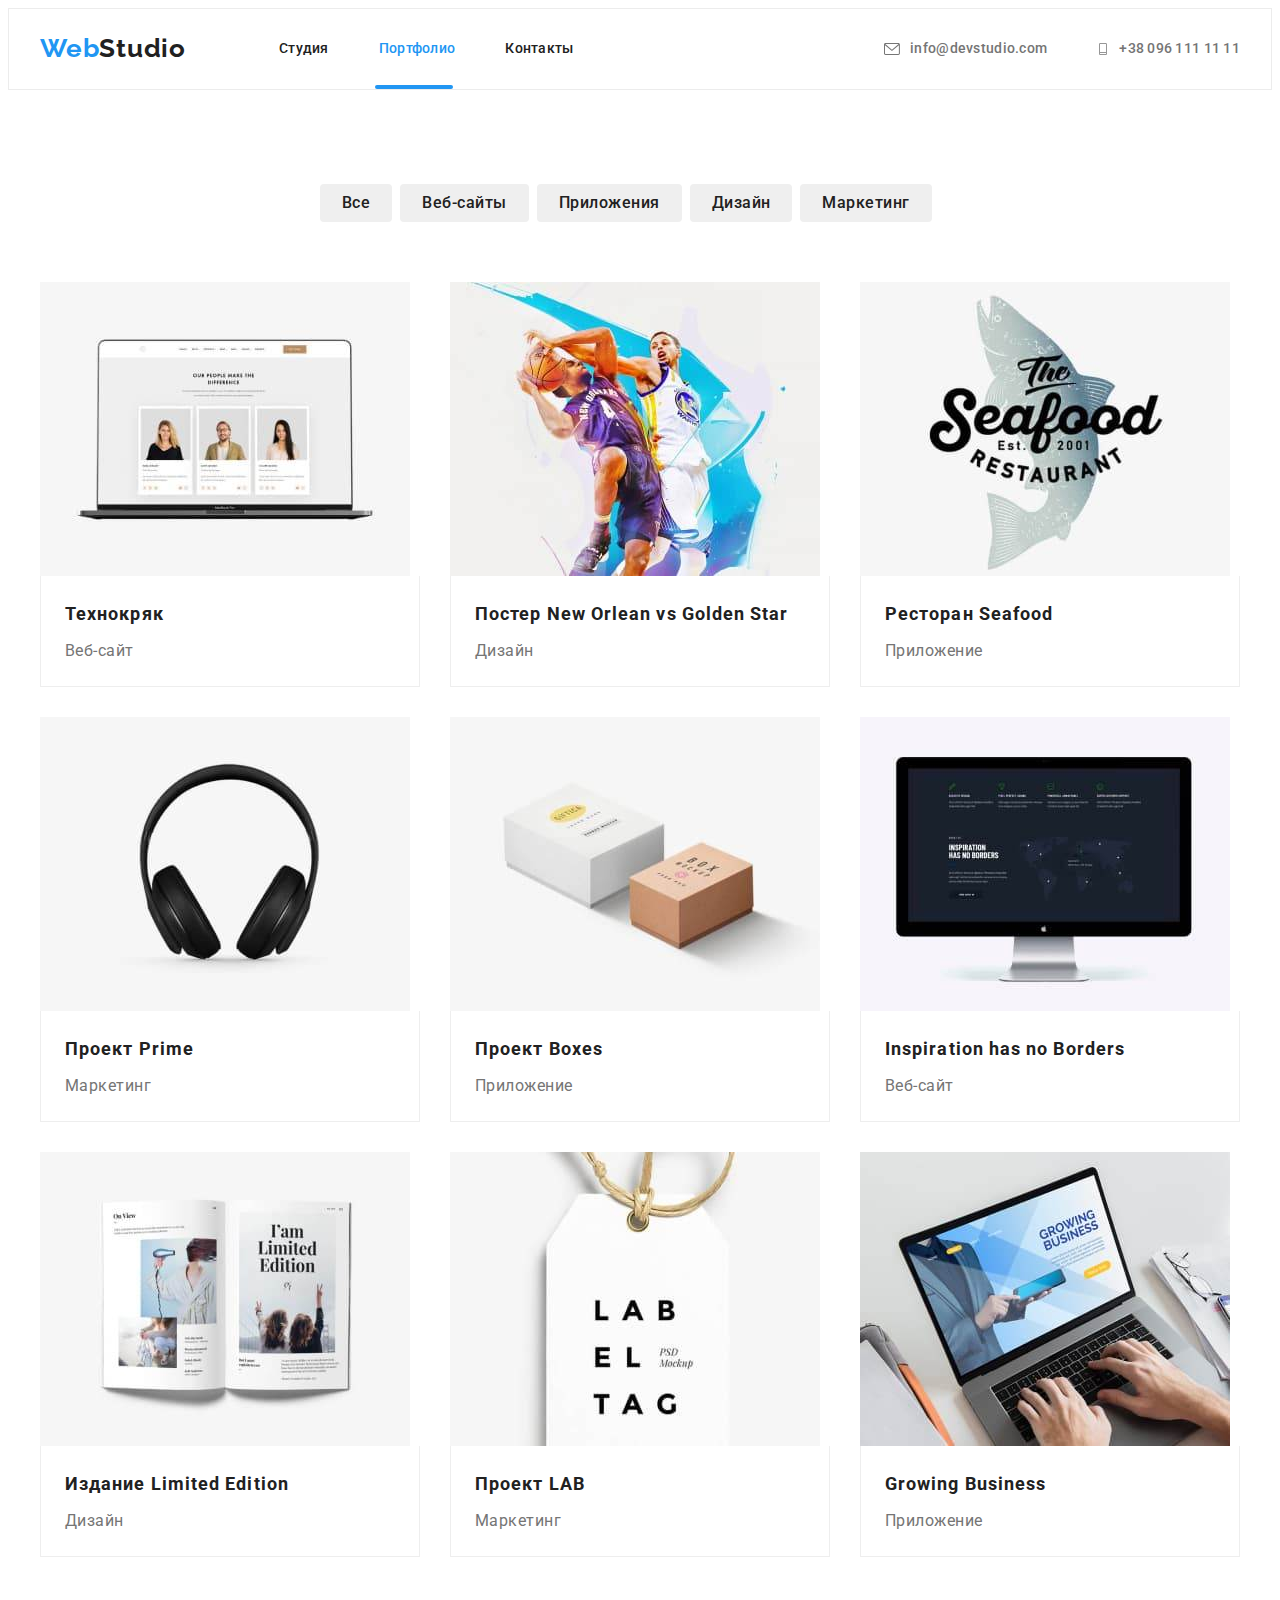
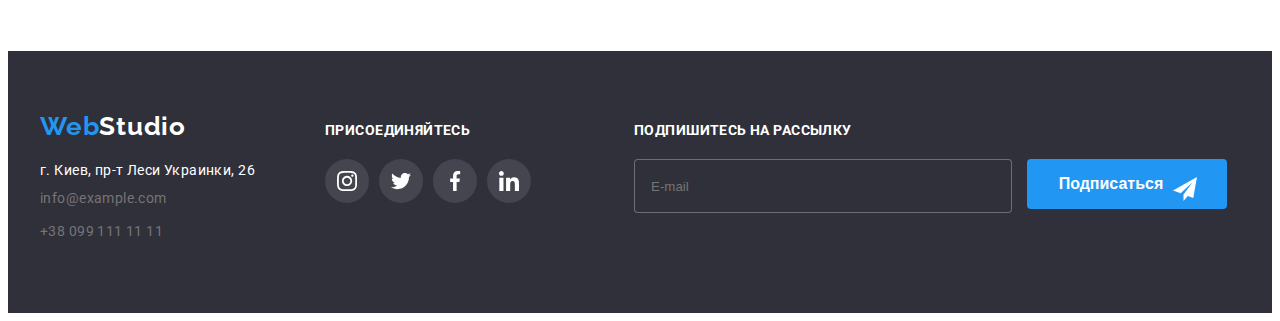
==== commit 23d4beea: "add" ====
--- a/portfolio.html
+++ b/portfolio.html
@@ -46,7 +46,7 @@
     <main>
     <section class="section">
         <div class="container">
-            <h1 ></h1>
+            <h1 class="visually-hidden" ></h1>
             <ul class="section-list list">
                 <li class="section-item"><button type="button" class="section-btn"> Все</button></li>     
                 <li class="section-item"><button type="button" class="section-btn " >Веб-сайты</button></li>
@@ -319,7 +319,7 @@
 <input type="email"
 name="user-email"
 placeholder="E-mail"
-name="user-email"
+
 class="footer-input"
 
 >
--- a/css/styles.css
+++ b/css/styles.css
@@ -102,14 +102,22 @@
 .heder .container{
     display: flex;
     align-items: center;
-    height: 80px;
+    
    
     
 }
 .heder{
    border: 1px solid #ECECEC; 
 }
-
+.header-two-item{
+    margin-right: 50px;
+}
+.header-item{
+    margin-right: 50px;
+}
+.header-two{
+    border-bottom: 1px solid #ECECEC;    
+}
 .header-nav{
 display: flex;
 align-items: center;
@@ -144,7 +152,7 @@
  line-height: 1.14;
  letter-spacing: 0.02em;
  color:var(--title-color) ;
- margin-right: 50px;
+
  padding-top: 32px;
  padding-bottom: 32px;
  transition: color 250ms ease ;
@@ -412,7 +420,7 @@
     line-height: 1.14;
     letter-spacing: 0.02em;
     color:var(--title-color);
-  margin-right: 50px;
+ 
   padding-top: 32px;
   padding-bottom: 32px;
   transition: color 250ms ease ;
@@ -674,14 +682,26 @@
     background-size: cover;
   }
   
-  
+  .visually-hidden{
+    text-align: center;
+    position: absolute; 
+    width: 1px; 
+    height: 1px; 
+    margin: -1px; 
+    border: 0; 
+    padding: 0; 
+    white-space: nowrap; 
+    clip-path: inset(100%); 
+    clip: rect(0 0 0 0); 
+    overflow: hidden;  
+  
+}
   
  
   
  
 .section-two-title{
-    font-family: 'Roboto';
-    font-style: normal;
+  
     font-weight: 900;
     font-size: 44px;
     line-height: 1.36;
@@ -907,6 +927,7 @@
     transform: translate(-50%,-50%) scale(1);
     padding: 40px;
 }
+
 .modal-close-btn{
     width: 30px;
     height: 30px;
@@ -919,8 +940,10 @@
     right: 8px;
     transition: color 250ms ease ;
 }
-.modal-close-btn:focus{
-color: #2196F3;
+.modal-close-btn:focus,
+.modal-close-btn:hover
+{
+background-color: #2196F3;
 }
 .is-hidden{
     visibility: hidden;
@@ -1075,7 +1098,7 @@
 .email-icon{
    
     position: relative;
-    background-color: ;
+    
 left: 148px;
 top: 10px;
 fill: #FFFFFF;
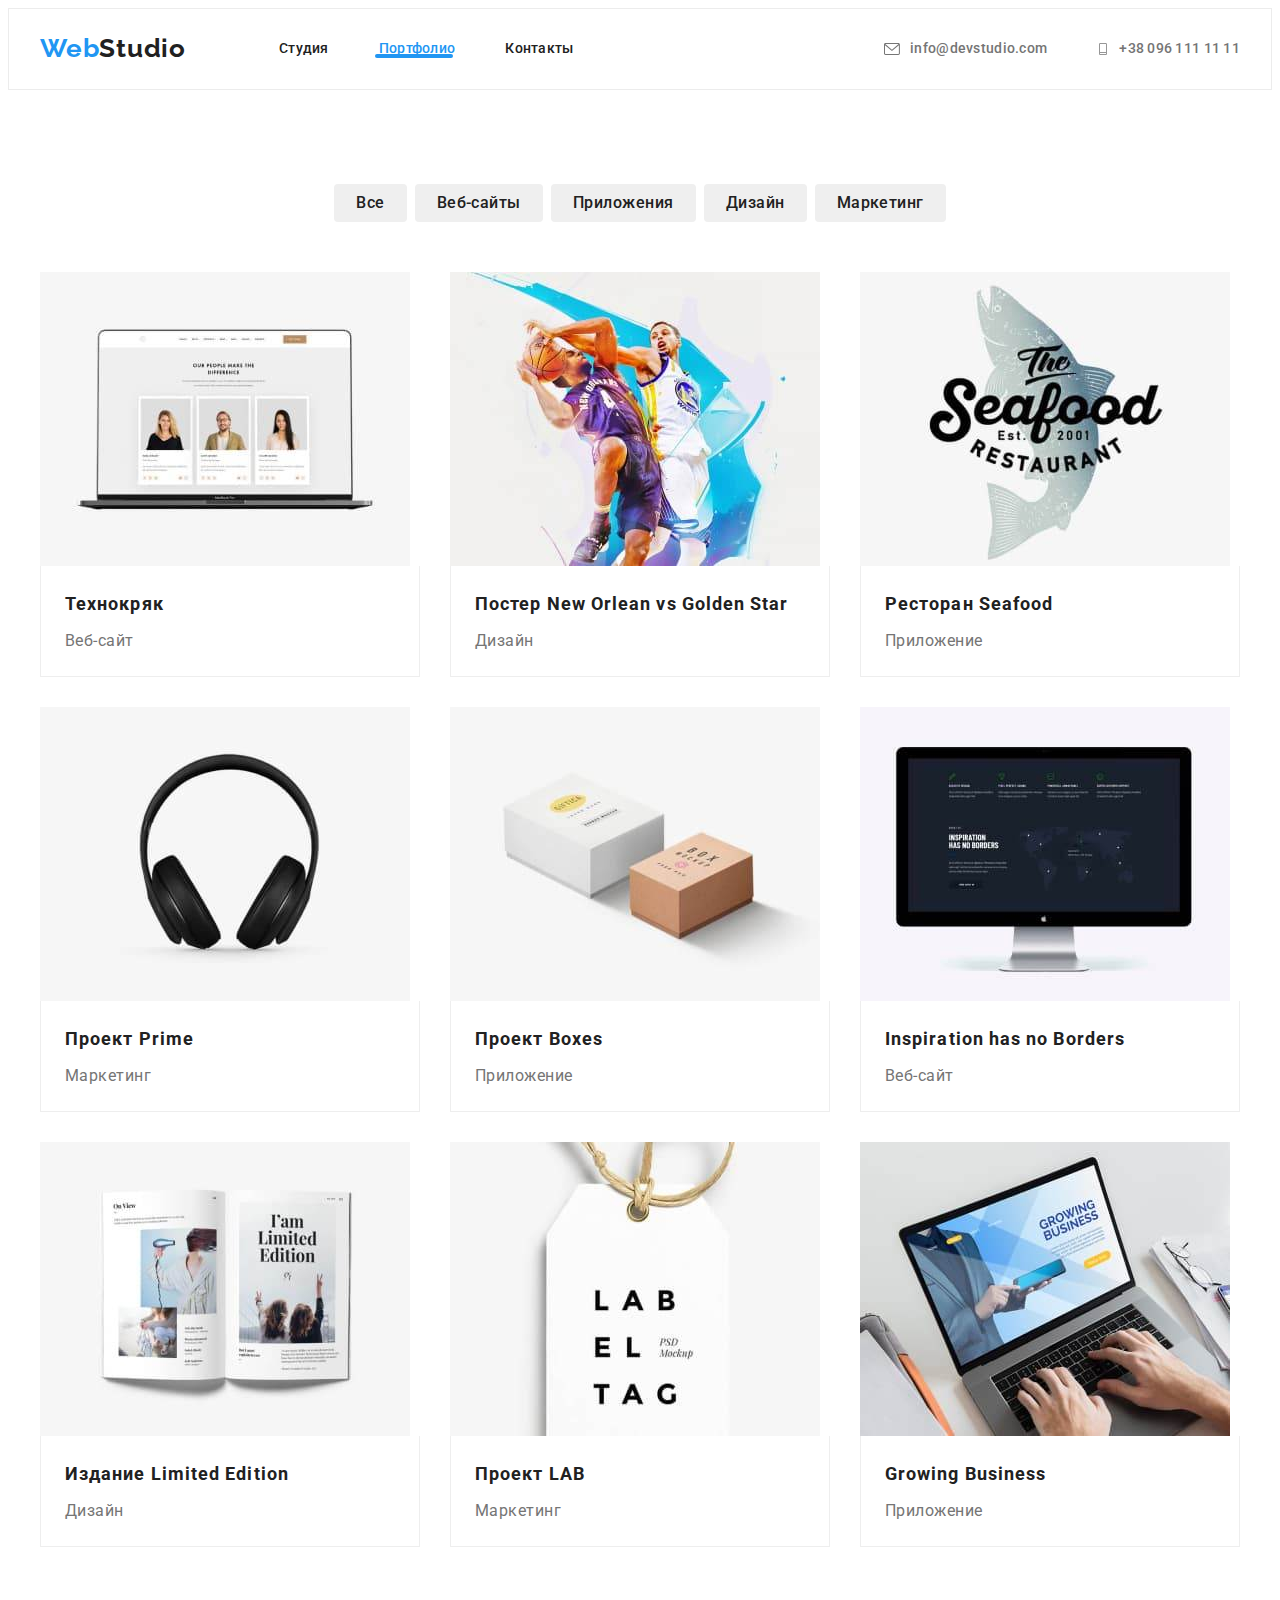
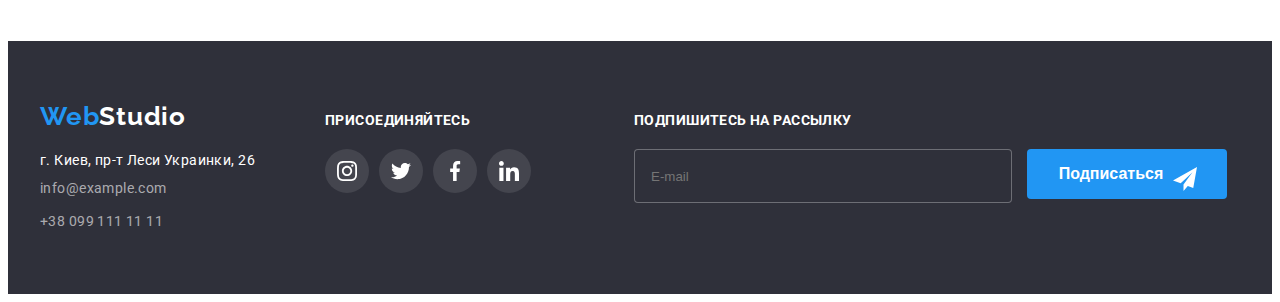
==== commit 6fd3e28e: "add" ====
--- a/portfolio.html
+++ b/portfolio.html
@@ -28,19 +28,21 @@
                  
     </ul> 
          </nav>
+         <div class="header-connect">
          <ul class="list-contact">
-             <li><a  href="mailto:info@devstudio.com" class="header-mail link" > <svg class="icon" width="16" height="12">
+             <li class="nav-connect" ><a  href="mailto:info@devstudio.com" class="header-mail link" > <svg class="icon" width="16" height="12">
                 <use href="./img/icons.svg#icon-envelope-hover">
 
                 </use>
             </svg>info@devstudio.com</a></li>
-             <li><a href="tel:+380961111111" class="header-tel link" ><svg class="icon" width="12" height="16">
+             <li class="nav-connect" ><a href="tel:+380961111111" class="header-tel link" ><svg class="icon" width="12" height="16">
                 <use href="./img/icons.svg#icon-Vector">
 
                 </use>
             </svg> +38 096 111 11 11</a></li>
              
          </ul>
+        </div>
         </div>
     </header  >
     <main>
--- a/css/styles.css
+++ b/css/styles.css
@@ -112,6 +112,11 @@
 .header-two-item{
     margin-right: 50px;
 }
+.header-two-item:last-child{
+    margin-right: 0;}
+
+    .header-item:last-child{
+        margin-right: 0;}
 .header-item{
     margin-right: 50px;
 }
@@ -123,7 +128,7 @@
 align-items: center;
 }
 .header-two .container{
-    height: 80px;
+   
     display: flex;
     align-items: center;   
 }
@@ -143,7 +148,7 @@
     align-items: center;
 }
 .header-two-mail{
-    margin-right: 50px;
+   
 
 }
 
@@ -152,7 +157,7 @@
  line-height: 1.14;
  letter-spacing: 0.02em;
  color:var(--title-color) ;
-
+ display: block;
  padding-top: 32px;
  padding-bottom: 32px;
  transition: color 250ms ease ;
@@ -161,7 +166,7 @@
 
 .link{
 text-decoration: none;
-border-radius: 0px 0px 4px 4px;
+
 
 }
 .header-mail, .header-tel   
@@ -222,12 +227,21 @@
     line-height: 1.14;
     letter-spacing: 0.02em;
     color:var(--main-title-color) ;
-    margin-left: 50px;
+    
 }
 .list-contact{
   list-style: none;
-   margin-left: auto;
+  
    display: flex;
+}
+.header-connect{
+    margin-left: auto;
+}
+.nav-connect{
+    margin-right: 50px;
+}
+.nav-connect:last-child{
+    margin: 0;
 }
 .list{
     list-style: none ;
@@ -246,18 +260,23 @@
 text-align: center;
 letter-spacing: 0.03em;
 color:var(--title-color) ;
-margin-right: 8px;
+
 padding:  6px 22px 6px 22px;
 border: none;
 border-radius: 4px;
 transition: background 250ms ease ;
 }
-
+.section-item{
+    margin-right: 8px ;
+}
+.section-item:last-child{
+    margin: 0;
+}
 
 .section-list{
  display: flex;
-   margin-bottom: 60px;
- margin-left: 280px;
+ margin-bottom: 50px;
+ justify-content: center;
  
 }
 .section-one-link{
@@ -338,7 +357,7 @@
 }
 
 .section-three-item{
-    max-width: 270px;
+   
     flex-basis:calc((100% -90) / 4);
     margin-left: 30px;
 }
@@ -378,7 +397,8 @@
  font-weight: 400;
 line-height: 1.71;
 letter-spacing: 0.03em;
-color:var(--main-title-color);
+color:rgba(255, 255, 255, 0.6);
+
 
 
 }
@@ -420,7 +440,7 @@
     line-height: 1.14;
     letter-spacing: 0.02em;
     color:var(--title-color);
- 
+ display: block;
   padding-top: 32px;
   padding-bottom: 32px;
   transition: color 250ms ease ;
@@ -430,7 +450,9 @@
      font-style: normal;
      
  }
- 
+ .footer-item:last-child{
+    margin: 0;
+}
 
 
  .hesder-two-link:hover {
@@ -743,7 +765,7 @@
     letter-spacing: 0.03em;
     color:var(--title-color);
     margin-bottom: 10px;
-    margin-right: 30px;
+    
     text-transform: uppercase;
  }
  .section-three-text{
@@ -815,7 +837,7 @@
 line-height: 1.18;
 letter-spacing: 0.03em;
 color: #212121;
-margin: 32px auto 10px auto;
+margin: 0px auto 10px auto;
 }
 .stn-text{
     font-weight: 400;
@@ -823,7 +845,11 @@
 line-height: 1.18;
 letter-spacing: 0.03em;
 color: var(--main-title-color) ;
-margin: 0px auto 16px auto;
+margin: 0px auto 16px 0px;
+}
+.stn-div{
+    padding-top: 30px ;
+    padding-bottom: 30px;
 }
          /* footer-two */
 .footer-two-logo{
@@ -842,7 +868,7 @@
  font-weight: 400;
 line-height: 1.71;
 letter-spacing: 0.03em;
-color:var(--main-title-color) ;
+color:rgba(255, 255, 255, 0.6);
 }
 
 .footer-two-item{
@@ -850,7 +876,9 @@
     font-style: normal;
     
 }
-
+.footer-two-item:last-child{
+    margin: 0;
+}
 
 .footer-two-links{
     color:#FFFFFF;
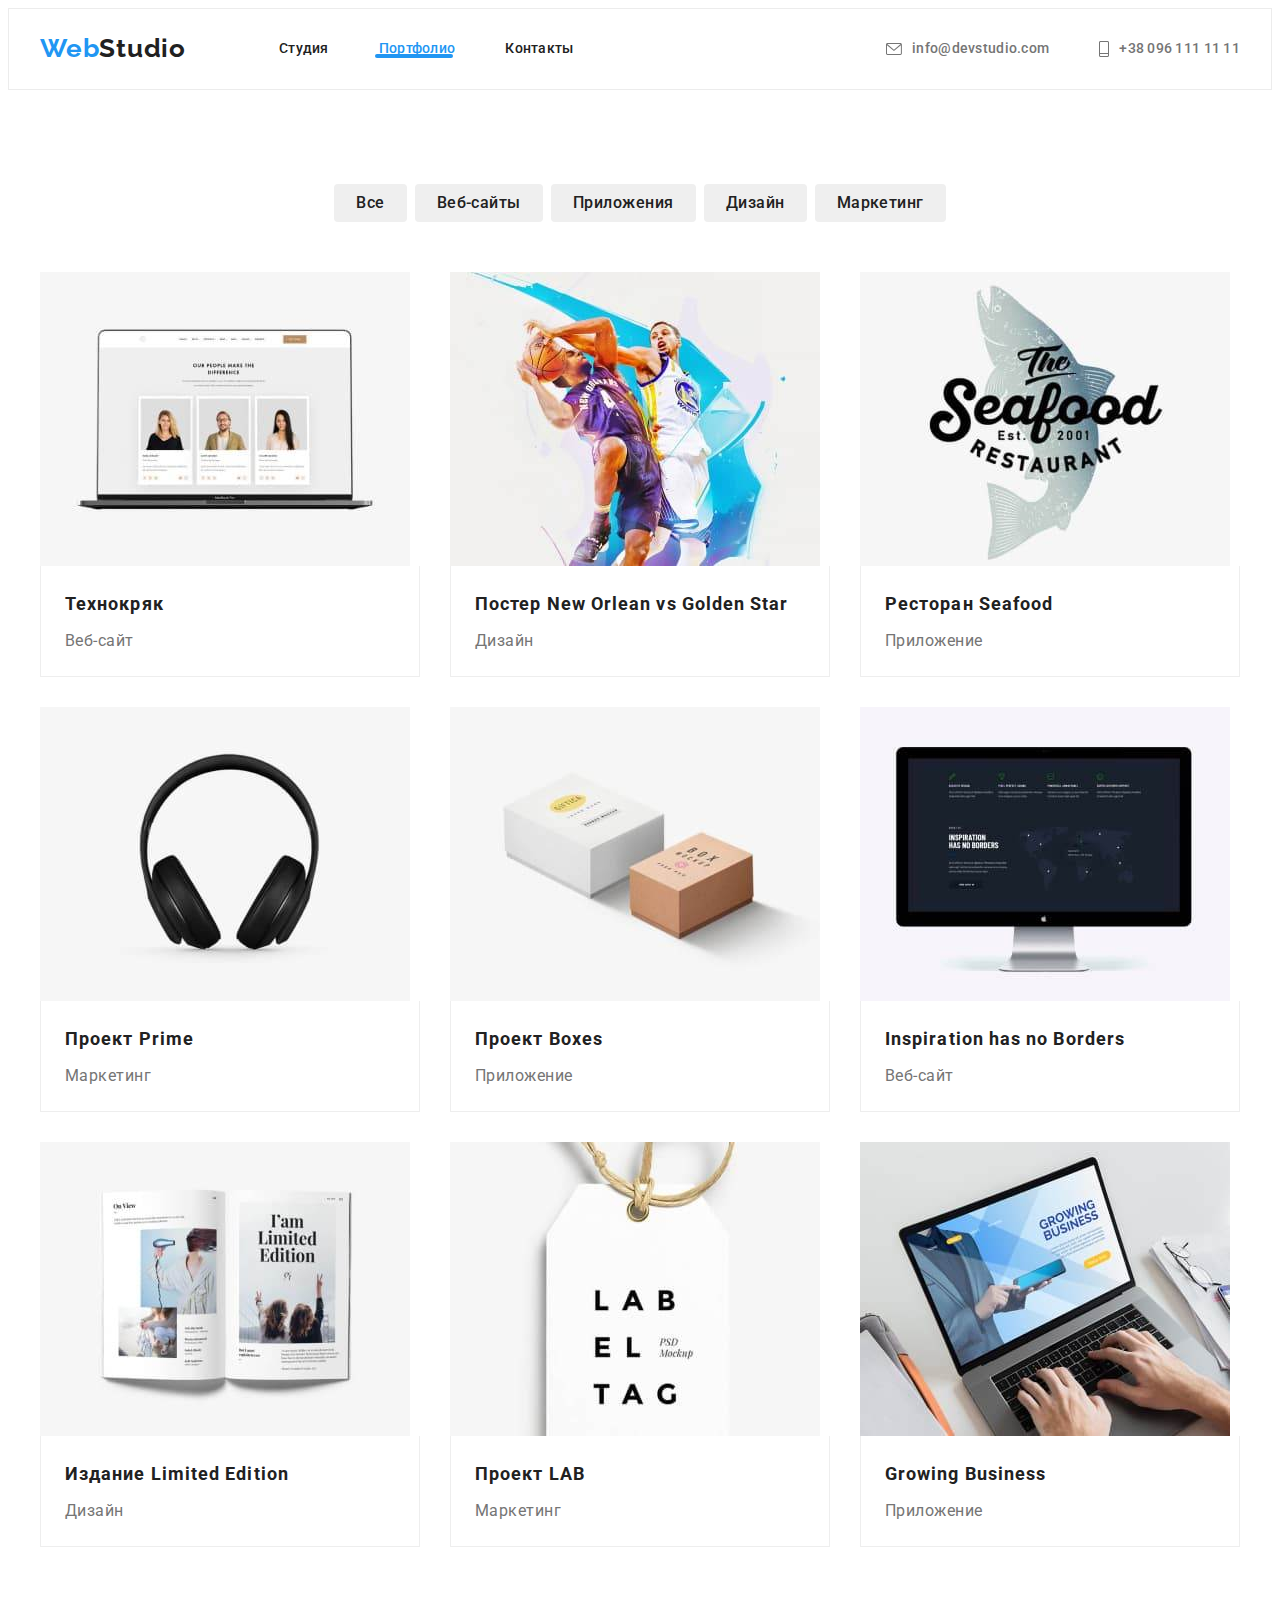
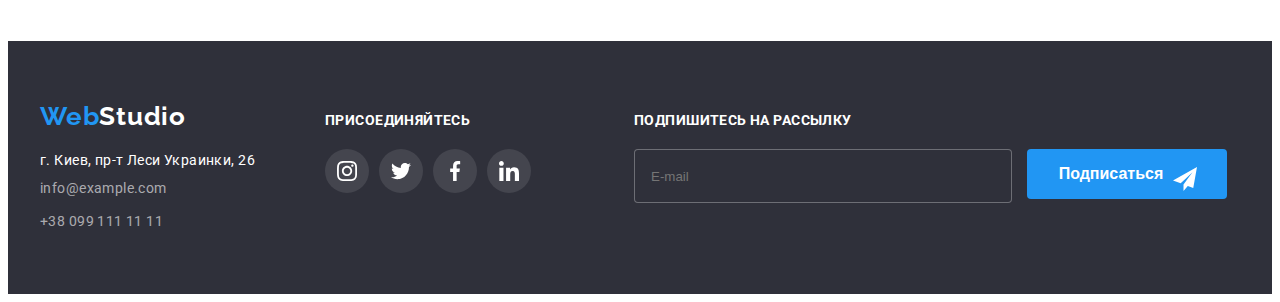
==== commit 99711ad3: "add" ====
--- a/portfolio.html
+++ b/portfolio.html
@@ -35,8 +35,8 @@
 
                 </use>
             </svg>info@devstudio.com</a></li>
-             <li class="nav-connect" ><a href="tel:+380961111111" class="header-tel link" ><svg class="icon" width="12" height="16">
-                <use href="./img/icons.svg#icon-Vector">
+             <li class="nav-connect" ><a href="tel:+380961111111" class="header-tel link" ><svg class="icon" width="10" height="16">
+                <use href="./img/icons.svg#icon-Vector-10">
 
                 </use>
             </svg> +38 096 111 11 11</a></li>
